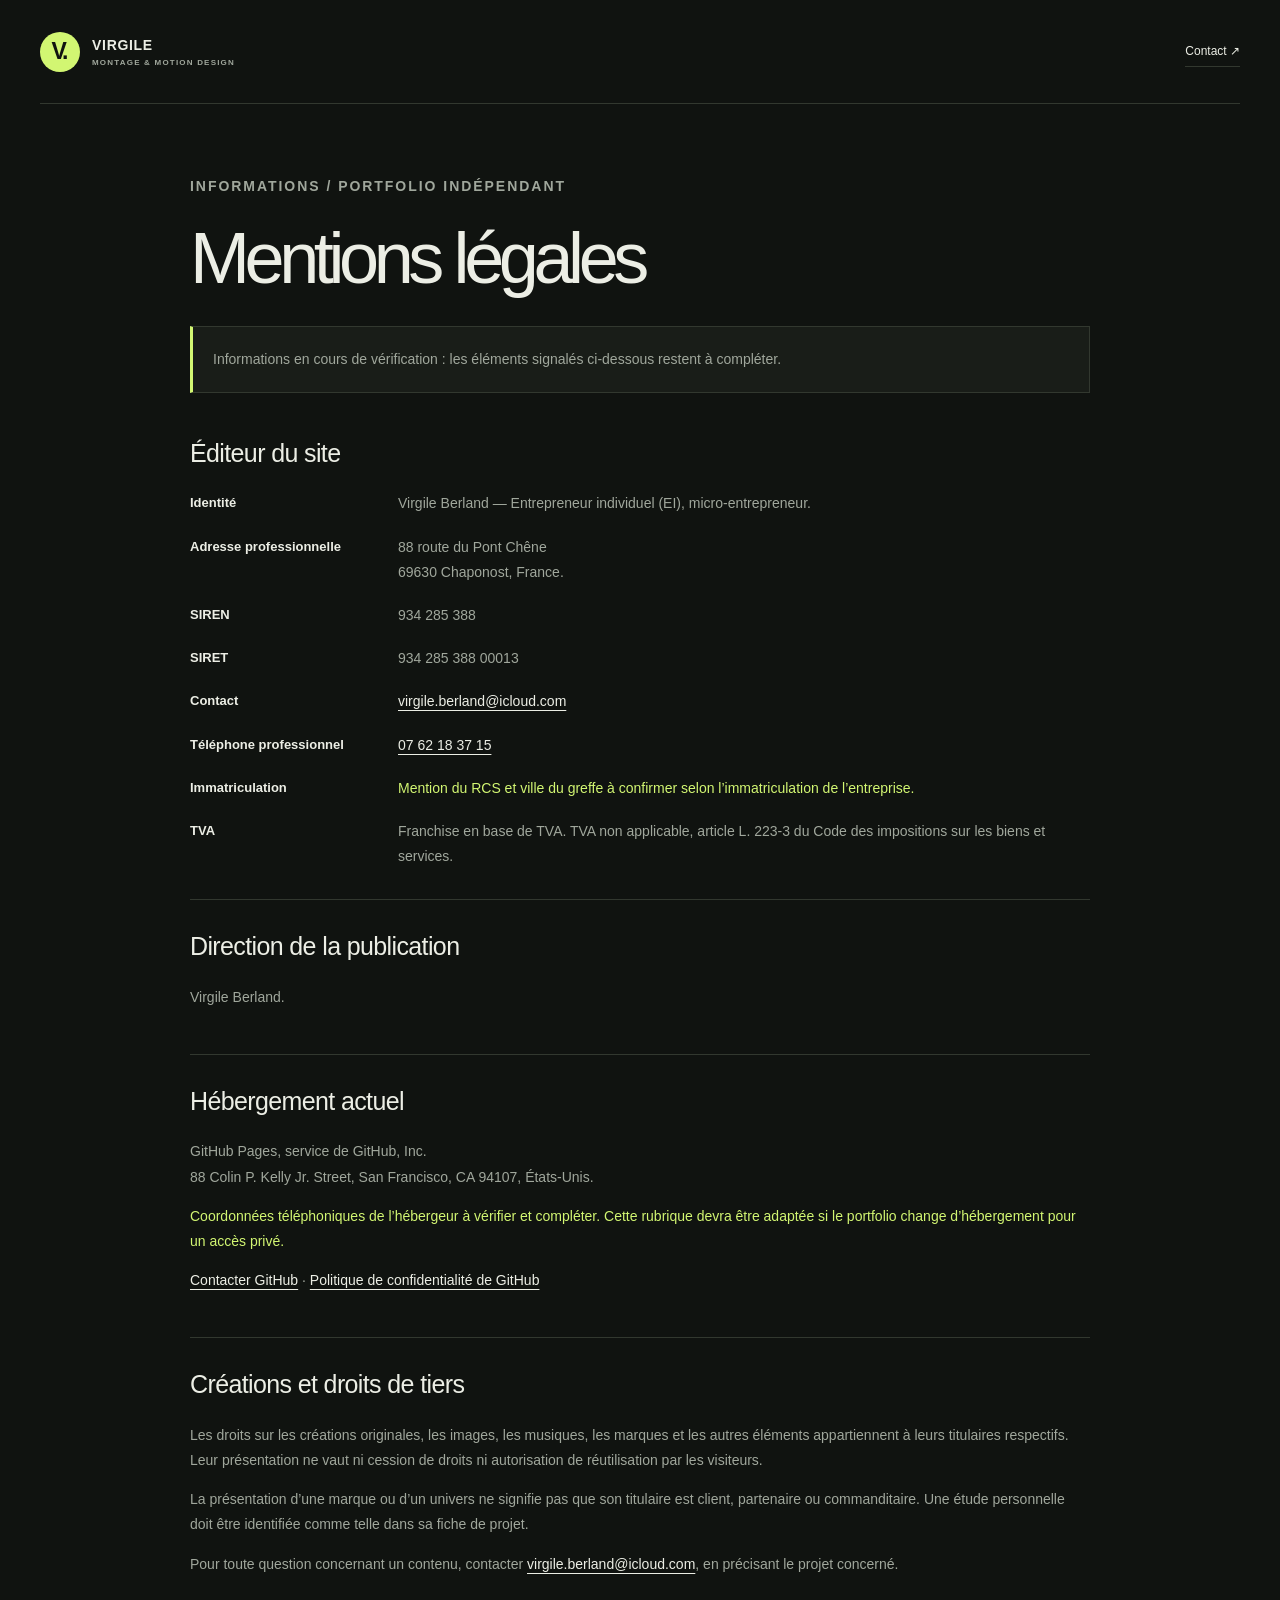
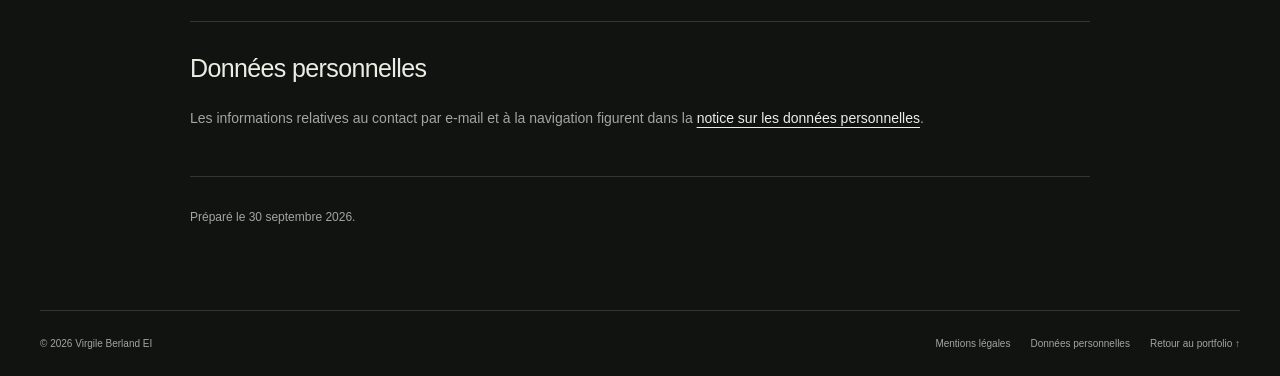
==== mentions-legales.html @ c916ac48 "Publish video portfolio with eight skill examples" ====
<!doctype html>
<html lang="fr"><head><meta charset="utf-8"><meta name="viewport" content="width=device-width,initial-scale=1"><meta name="robots" content="noindex"><title>Mentions légales — Virgile</title><link rel="icon" href="favicon.svg" type="image/svg+xml"><link rel="stylesheet" href="portfolio.css?v=20260930-savoir-faire"><link rel="stylesheet" href="legal.css?v=20260930-savoir-faire"></head>
<body><a class="skip-link" href="#contenu">Aller au contenu</a><header class="topbar wrap"><a class="brand" href="index.html"><span class="brand-mark">V.</span><span>VIRGILE<span class="brand-sub">MONTAGE & MOTION DESIGN</span></span></a><a class="text-link" href="index.html#contact">Contact ↗</a></header>
<main id="contenu" class="legal wrap"><p class="kicker">Informations / Portfolio indépendant</p><h1>Mentions légales</h1><p class="draft">Informations en cours de vérification : les éléments signalés ci-dessous restent à compléter.</p>
<section><h2>Éditeur du site</h2><dl><dt>Identité</dt><dd>Virgile Berland — Entrepreneur individuel (EI), micro-entrepreneur.</dd><dt>Adresse professionnelle</dt><dd>88 route du Pont Chêne<br>69630 Chaponost, France.</dd><dt>SIREN</dt><dd>934 285 388</dd><dt>SIRET</dt><dd>934 285 388 00013</dd><dt>Contact</dt><dd><a href="mailto:virgile.berland@icloud.com">virgile.berland@icloud.com</a></dd><dt>Téléphone professionnel</dt><dd><a href="tel:+33762183715">07 62 18 37 15</a></dd><dt>Immatriculation</dt><dd class="pending">Mention du RCS et ville du greffe à confirmer selon l’immatriculation de l’entreprise.</dd><dt>TVA</dt><dd>Franchise en base de TVA. TVA non applicable, article L. 223-3 du Code des impositions sur les biens et services.</dd></dl></section>
<section><h2>Direction de la publication</h2><p>Virgile Berland.</p></section>
<section><h2>Hébergement actuel</h2><p>GitHub Pages, service de GitHub, Inc.<br>88 Colin P. Kelly Jr. Street, San Francisco, CA 94107, États-Unis.</p><p class="pending">Coordonnées téléphoniques de l’hébergeur à vérifier et compléter. Cette rubrique devra être adaptée si le portfolio change d’hébergement pour un accès privé.</p><p><a href="https://support.github.com/">Contacter GitHub</a> · <a href="https://docs.github.com/en/site-policy/privacy-policies/github-general-privacy-statement">Politique de confidentialité de GitHub</a></p></section>
<section><h2>Créations et droits de tiers</h2><p>Les droits sur les créations originales, les images, les musiques, les marques et les autres éléments appartiennent à leurs titulaires respectifs. Leur présentation ne vaut ni cession de droits ni autorisation de réutilisation par les visiteurs.</p><p>La présentation d’une marque ou d’un univers ne signifie pas que son titulaire est client, partenaire ou commanditaire. Une étude personnelle doit être identifiée comme telle dans sa fiche de projet.</p><p>Pour toute question concernant un contenu, contacter <a href="mailto:virgile.berland@icloud.com">virgile.berland@icloud.com</a>, en précisant le projet concerné.</p></section>
<section><h2>Données personnelles</h2><p>Les informations relatives au contact par e-mail et à la navigation figurent dans la <a href="confidentialite.html">notice sur les données personnelles</a>.</p></section>
<p class="legal-date">Préparé le 30 septembre 2026.</p></main>
<footer class="footer wrap"><span>© 2026 Virgile Berland EI</span><nav aria-label="Informations légales"><a href="mentions-legales.html">Mentions légales</a><a href="confidentialite.html">Données personnelles</a><a href="index.html">Retour au portfolio ↑</a></nav></footer></body></html>
---- portfolio.css ----
:root{--bg:#101310;--panel:#191d18;--paper:#eceee5;--muted:#a0a79c;--line:#32382f;--accent:#d2f672;--font:Arial,Helvetica,sans-serif}*{box-sizing:border-box}html{scroll-behavior:smooth;scroll-padding-top:32px}body{margin:0;background:var(--bg);color:var(--paper);font-family:var(--font);-webkit-font-smoothing:antialiased}a{color:inherit;text-decoration:none}button{font:inherit}button,a,video{touch-action:manipulation}a:focus-visible,button:focus-visible,video:focus-visible{outline:2px solid var(--accent);outline-offset:5px}.wrap{width:min(1240px,calc(100% - 80px));margin-inline:auto}.skip-link{position:fixed;left:20px;top:-100px;padding:14px;background:var(--accent);color:var(--bg);z-index:20}.skip-link:focus{top:12px}.topbar{height:104px;display:flex;align-items:center;justify-content:space-between;border-bottom:1px solid var(--line);gap:25px}.brand{display:flex;gap:12px;align-items:center;font-size:14px;font-weight:700;letter-spacing:.05em}.brand-mark{width:40px;height:40px;display:grid;place-items:center;background:var(--accent);color:var(--bg);border-radius:50%;font-size:23px;letter-spacing:-.12em;padding-right:3px}.brand-sub{display:block;font-size:8px;letter-spacing:.15em;color:var(--muted);margin-top:5px}.topbar nav{display:flex;gap:28px;font-size:12px;color:var(--muted)}.topbar nav a:hover{color:var(--accent)}.top-cta{font-size:12px;border-bottom:1px solid var(--muted);padding-block:6px;white-space:nowrap}.top-cta span{margin-left:12px;color:var(--accent)}.hero{padding-top:66px;display:grid;grid-template-columns:1fr 1fr;gap:50px 64px}.hero-copy{padding:10px 0 20px}.kicker,.eyebrow{font-size:10px;font-weight:600;letter-spacing:.14em;text-transform:uppercase;color:var(--muted);margin:0 0 24px;line-height:1.5}.status-dot{display:inline-block;width:7px;height:7px;border-radius:50%;background:var(--accent);margin-right:8px}h1,h2,h3,p{margin-top:0}h1{font-size:clamp(58px,6.6vw,90px);font-weight:500;line-height:.98;letter-spacing:-.075em;margin-bottom:26px}h1 em,h2 em{font-style:normal;color:var(--accent)}.lede{font-size:15px;line-height:1.7;color:var(--muted);max-width:430px;margin-bottom:31px}.hero-actions{display:flex;gap:23px;align-items:center;flex-wrap:wrap}.button{display:inline-flex;justify-content:center;align-items:center;gap:24px;padding:17px 23px;border-radius:4px;font-size:12px;font-weight:700;transition:background .2s,transform .2s}.button-accent{color:var(--bg);background:var(--accent)}.button-accent:hover{background:#e2ff99;transform:translateY(-2px)}.text-link{font-size:12px;padding-block:8px;border-bottom:1px solid var(--line)}.text-link span{margin-left:14px}.hero-visual{min-height:465px;position:relative;overflow:hidden;display:block;border-radius:5px;background:var(--panel)}.hero-visual img{width:100%;height:100%;object-fit:cover;position:absolute;inset:0;object-position:43% center;transition:transform .7s}.hero-visual:hover img{transform:scale(1.025)}.hero-visual:after{content:'';position:absolute;inset:0;background:linear-gradient(180deg,rgba(0,0,0,.27),transparent 45%,rgba(0,0,0,.84))}.hero-visual-top,.hero-visual-bottom{position:absolute;left:26px;right:26px;z-index:1;display:flex;align-items:center;justify-content:space-between}.hero-visual-top{top:26px;font-size:9px;letter-spacing:.1em}.hero-visual-bottom{bottom:25px}.hero-visual-bottom div>span{font-size:10px;color:#d7ddcf}.hero-visual-bottom strong{display:block;font-size:48px;font-weight:500;letter-spacing:-.05em;margin-top:8px}.circle-arrow{width:48px;height:48px;border:1px solid #bac3ae;border-radius:50%;display:grid;place-items:center;font-size:24px}.hero-strip{grid-column:1/-1;display:flex;justify-content:space-between;border-top:1px solid var(--line);border-bottom:1px solid var(--line);padding:21px 0;font-size:10px;letter-spacing:.10em;color:var(--muted)}.hero-strip span:last-child{letter-spacing:0;color:var(--paper)}.work{padding-top:100px;padding-bottom:92px}.section-head{display:flex;align-items:end;justify-content:space-between;gap:45px;margin-bottom:37px}h2{font-size:clamp(38px,4.25vw,59px);font-weight:500;line-height:1.05;letter-spacing:-.055em;margin:0}.section-head .kicker{margin-bottom:19px}.section-intro{font-size:13px;line-height:1.7;color:var(--muted);max-width:345px;margin-bottom:5px}.filter-row{display:flex;justify-content:space-between;gap:20px;align-items:center;margin-bottom:25px}.filters{display:flex;gap:9px;flex-wrap:wrap}.filters button{border:1px solid var(--line);border-radius:99px;background:transparent;color:var(--muted);font-size:11px;padding:9px 16px;cursor:pointer}.filters button[aria-pressed=true]{background:var(--paper);color:var(--bg);border-color:var(--paper)}.filters button:hover{border-color:var(--paper)}.project-count{font-size:10px;color:var(--muted);white-space:nowrap}.project-grid{display:grid;grid-template-columns:repeat(3,minmax(0,1fr));gap:22px;grid-template-areas:'atlantis atlantis eafc' 'f1 rachel eafc';align-items:stretch}.project-card{background:var(--panel);border:1px solid var(--line);border-radius:5px;overflow:hidden;display:flex;flex-direction:column;scroll-margin-top:30px;min-width:0}.project-card.atlantis{grid-area:atlantis}.project-card.f1{grid-area:f1}.project-card.rachel{grid-area:rachel}.project-card.eafc{grid-area:eafc}.project-card[hidden]{display:none}.media{position:relative;overflow:hidden;background:#050605}.media.landscape{aspect-ratio:16/9}.media video{width:100%;height:100%;object-fit:contain;display:block}.media.portrait{flex:1;min-height:0}.media.portrait video{position:absolute;inset:0}.format-pill{position:absolute;top:14px;left:14px;padding:7px 10px;font-size:8px;letter-spacing:.09em;border:1px solid rgba(255,255,255,.22);border-radius:3px;background:rgba(13,16,12,.78);color:#f3f6eb;pointer-events:none}.card-body{padding:24px;flex-shrink:0}.card-heading{display:flex;align-items:start;justify-content:space-between;gap:12px}.eyebrow{font-size:8px;margin-bottom:10px}.card-body h3{font-size:31px;line-height:1.03;letter-spacing:-.045em;font-weight:500;margin-bottom:16px}.atlantis h3{font-size:36px}.project-number{color:#7b8475;font-size:10px;padding-top:3px}.card-body>p{font-size:12px;color:var(--muted);line-height:1.65;margin-bottom:19px;max-width:540px}.tags{display:flex;flex-wrap:wrap;gap:7px;list-style:none;padding:0;margin:0}.tags li{font-size:8px;padding:6px 8px;border:1px solid #3d4537;border-radius:3px;color:#c5ceb9}.selection-note{font-size:10px;color:#7e8875;line-height:1.6;margin:20px 0 0}.project-grid.is-filtered{grid-template-columns:repeat(2,minmax(0,1fr));grid-template-areas:none}.project-grid.is-filtered .project-card{grid-area:auto}.project-grid.is-filtered .media.portrait{aspect-ratio:16/9;flex:none;min-height:0}.social-section{background:#e9ece3;color:#152011;padding:88px 0 90px}.social-section .kicker,.social-section .eyebrow,.social-section .metric span{color:#64715b}.social-section h2 em{color:#647652}.social-proof{border-left:1px solid #bdc5b6;padding-left:30px;margin-bottom:3px}.social-proof strong{display:block;font-size:54px;font-weight:500;letter-spacing:-.06em;line-height:1.15}.social-proof span{display:block;font-size:11px;line-height:1.55;color:#65715e;margin-top:6px}.short-grid{display:grid;grid-template-columns:repeat(4,minmax(0,1fr));gap:20px}.short-card{min-width:0}.media.social{aspect-ratio:9/16;border-radius:4px}.short-body{display:flex;justify-content:space-between;gap:8px;padding:18px 0 0}.short-body h3{font-size:21px;letter-spacing:-.04em;margin:0;font-weight:500}.short-body .eyebrow{margin-bottom:7px}.metric{text-align:right}.metric strong{display:block;font-size:19px;font-weight:500;letter-spacing:-.03em}.metric span{font-size:9px}.small-arrow{font-size:19px}.services-section{padding-top:96px;padding-bottom:91px}.services{display:grid;grid-template-columns:repeat(3,1fr);gap:35px;margin-top:42px}.services article{border-top:1px solid var(--line);padding-top:24px}.service-number{display:block;color:var(--accent);font-size:11px;margin-bottom:23px}.services h3{font-size:24px;font-weight:500;letter-spacing:-.045em;margin-bottom:14px}.services p{font-size:13px;line-height:1.7;color:var(--muted);max-width:310px}.process{border-top:1px solid var(--line);border-bottom:1px solid var(--line);padding:26px 0;margin-top:37px;display:flex;align-items:center;justify-content:space-between;gap:26px}.process .eyebrow{margin:0;max-width:160px;line-height:1.7}.process ol{list-style:none;padding:0;margin:0;display:flex;gap:40px;font-size:11px}.process li span{font-size:9px;color:var(--accent);margin-right:10px}.contact{border:1px solid var(--line);border-radius:5px;padding:52px 50px;display:flex;align-items:end;justify-content:space-between;gap:40px;margin-bottom:78px;background:linear-gradient(135deg,#1f271b,#141a12)}.contact>div>p:not(.kicker){font-size:13px;line-height:1.7;color:var(--muted);max-width:400px;margin:25px 0}.contact-email{font-size:13px;color:var(--paper);border-bottom:1px solid #748665;padding-bottom:8px;white-space:nowrap}.contact-email span{color:var(--accent);margin-left:20px}.footer{border-top:1px solid var(--line);padding:27px 0;display:flex;align-items:center;justify-content:space-between;gap:20px;color:var(--muted);font-size:10px}video{color-scheme:dark}@media(min-width:1500px){.hero-visual{min-height:485px}}@media(max-width:1050px){.wrap{width:calc(100% - 48px)}.hero{gap:34px}.hero h1{font-size:70px}.hero-visual{min-height:450px}.topbar nav{gap:18px}.card-body{padding:19px}.card-body h3{font-size:27px}.project-grid{gap:15px}.process ol{gap:20px}.contact{padding:38px 32px;display:block}.contact-email{display:inline-block;margin-top:32px}.short-grid{gap:15px}.short-body h3{font-size:18px}}@media(max-width:760px){html{scroll-padding-top:20px}.wrap{width:calc(100% - 36px)}.topbar{height:83px;gap:14px}.topbar nav{display:none}.brand{font-size:12px}.brand-mark{width:33px;height:33px;font-size:20px}.brand-sub{font-size:7px}.top-cta{font-size:10px;max-width:130px;line-height:1.5}.top-cta span{margin-left:5px}.hero{padding-top:38px;grid-template-columns:1fr;gap:26px}.hero-copy{padding:0}.hero h1{font-size:clamp(61px,14.2vw,87px)}.kicker{font-size:9px;margin-bottom:23px}.lede{font-size:14px;margin-bottom:26px;max-width:500px}.hero-actions{gap:20px}.button{padding:16px 19px;font-size:11px;gap:19px}.text-link{font-size:11px}.hero-visual{min-height:340px}.hero-visual img{object-position:center}.hero-visual-top,.hero-visual-bottom{left:22px;right:22px}.hero-visual-bottom strong{font-size:42px}.hero-strip{display:block;padding:20px 0;font-size:8px;line-height:1.7}.hero-strip span{display:block}.hero-strip span+span{margin-top:7px;font-size:10px}.work{padding-top:61px;padding-bottom:57px}.section-head{display:block;margin-bottom:27px}.section-head h2{font-size:38px;line-height:1.1}.section-intro{margin-top:20px;max-width:440px;font-size:12px}.filter-row{align-items:start;gap:10px}.filters{gap:7px}.filters button{font-size:10px;padding:8px 11px}.project-count{padding-top:10px;font-size:9px}.project-grid,.project-grid.is-filtered{grid-template-columns:1fr;grid-template-areas:none;gap:17px}.project-grid .project-card{grid-area:auto}.media.portrait,.project-grid.is-filtered .media.portrait{aspect-ratio:9/16;flex:none;width:100%;max-height:620px}.card-body{padding:22px}.card-body h3{font-size:31px}.card-body h3 br{display:block}.card-body>p{font-size:12px}.format-pill{font-size:8px}.social-section{padding:59px 0}.social-proof{border-left:0;padding-left:0;margin-top:25px;display:flex;align-items:center;gap:18px}.social-proof strong{font-size:45px}.social-proof span{margin:0;font-size:10px}.short-grid{grid-template-columns:repeat(2,minmax(0,1fr));gap:25px 13px}.short-body{display:block;padding-top:14px}.short-body h3{font-size:19px}.short-body .eyebrow{font-size:7px;letter-spacing:.09em}.metric{text-align:left;margin-top:11px}.metric strong{display:inline;font-size:17px}.metric span{margin-left:5px}.small-arrow{display:none}.services-section{padding:60px 0}.services{grid-template-columns:1fr;gap:19px;margin-top:27px}.service-number{margin-bottom:17px}.services p{max-width:100%;font-size:12px}.process{display:block;padding:23px 0;margin-top:28px}.process .eyebrow{max-width:none;margin-bottom:20px}.process ol{flex-direction:column;gap:17px;font-size:12px}.contact{padding:32px 23px;margin-bottom:44px;width:calc(100% - 36px)}.contact h2{font-size:38px}.contact-email{font-size:11px;white-space:normal;margin-top:27px}.contact-email span{margin-left:9px}.footer{align-items:start;flex-wrap:wrap;font-size:9px;padding:22px 0;gap:14px}.footer>span:nth-child(2){width:100%;order:3}}@media(prefers-reduced-motion:reduce){html{scroll-behavior:auto}*,*:before,*:after{transition:none!important;animation:none!important}}


.sr-only{position:absolute;width:1px;height:1px;padding:0;margin:-1px;overflow:hidden;clip:rect(0,0,0,0);white-space:nowrap;border:0}
.hero{padding-top:46px;gap:30px 46px;grid-template-columns:1.05fr 1fr;align-items:center}.hero-copy{padding:0}.hero .kicker{font-size:9px;letter-spacing:.1em}.hero h1{font-size:clamp(43px,4.7vw,66px);line-height:1.02;letter-spacing:-.06em;font-weight:600;margin-bottom:25px;white-space:nowrap}.hero-statement{font-size:23px;line-height:1.25;letter-spacing:-.035em;margin-bottom:20px;color:var(--paper)}.hero .lede{font-size:13px;line-height:1.75;max-width:350px;margin-bottom:28px}.hero-strip{width:100%;padding:18px 0;font-size:9px}.hero-mosaic{display:grid;grid-template-columns:1fr 1fr;gap:12px;position:relative;min-width:0}.preview-panel{position:relative;border-radius:5px;overflow:hidden;background:#090b09;border:1px solid var(--line);display:block;aspect-ratio:16/9;isolation:isolate}.preview-main{grid-column:1/-1}.preview-panel video,.preview-panel img{display:block;width:100%;height:100%;object-fit:cover;transition:transform .5s}.preview-panel:after{content:'';position:absolute;inset:40% 0 0;background:linear-gradient(transparent,rgba(0,0,0,.8));pointer-events:none;z-index:1}.preview-label{position:absolute;bottom:15px;left:18px;right:18px;z-index:2;display:flex;justify-content:space-between;align-items:center;font-size:17px;letter-spacing:-.02em;font-weight:600}.preview-main .preview-label{font-size:22px}.preview-caption{position:absolute;left:18px;top:17px;font-size:8px;letter-spacing:.11em;z-index:2;color:#e0e6d8;background:rgba(0,0,0,.45);padding:7px 8px;border-radius:3px}.preview-toggle{position:absolute;top:17px;right:17px;z-index:3;color:var(--paper);background:rgba(0,0,0,.65);border:1px solid #65715e;border-radius:99px;padding:8px 10px;cursor:pointer;font-size:9px}.preview-toggle[hidden]{display:none}.preview-toggle span{margin-left:7px;color:var(--accent)}.preview-panel:hover img{transform:scale(1.035)}.preview-panel:hover .preview-label{color:var(--accent)}
.work{padding-top:68px;padding-bottom:72px}.work .section-head{margin-bottom:30px}.work h2{font-size:clamp(38px,4vw,55px)}.work .section-intro{max-width:305px}.project-grid{gap:18px}.card-body{padding:21px 24px}.card-body h3,.atlantis h3{font-size:35px;letter-spacing:-.055em;font-weight:500;margin-bottom:12px}.card-body>p{font-size:12px;line-height:1.65;max-width:520px;margin-bottom:16px}.card-body .eyebrow{font-size:8px;letter-spacing:.1em;margin-bottom:12px}.project-card{transition:border-color .25s}.project-card:hover{border-color:#677356}.format-pill{font-size:8px}.project-grid.is-filtered .media.portrait{aspect-ratio:9/16;max-height:540px}.selection-note{max-width:760px;margin-top:18px;font-size:9px;line-height:1.7}.services-section{padding:78px 0 70px}.social-section{padding-block:75px}.contact-details{display:flex;flex-direction:column;align-items:flex-start;gap:20px;align-self:end}.contact-phone{font-size:17px;color:var(--muted);padding-bottom:8px;border-bottom:1px solid var(--line)}.contact-phone span{margin-left:22px;color:var(--accent)}
@media(max-width:1050px) and (min-width:761px){.hero{gap:28px;grid-template-columns:1fr 1fr}.hero h1{font-size:43px}.hero-statement{font-size:20px}.preview-label{font-size:14px}.preview-caption{font-size:7px;left:12px;top:12px}.preview-toggle{top:12px;right:12px;font-size:8px}.card-body{padding:19px}.card-body h3{font-size:30px}.hero .lede{font-size:12px}}
@media(max-width:760px){.hero{padding-top:31px;grid-template-columns:1fr;gap:26px}.hero h1{font-size:clamp(39px,10.4vw,72px);letter-spacing:-.06em;margin-bottom:18px}.hero-statement{font-size:20px;line-height:1.3;margin-bottom:15px}.hero-statement br{display:none}.hero-statement br:after{content:' '}.hero .lede{font-size:12px;max-width:420px;margin-bottom:23px}.hero .kicker{font-size:8px;margin-bottom:20px}.hero-mosaic{gap:10px}.preview-main .preview-label{font-size:20px}.preview-label{left:13px;right:13px;bottom:13px;font-size:15px}.preview-caption{top:13px;left:13px;font-size:7px}.preview-toggle{top:13px;right:13px;font-size:8px}.hero-strip{font-size:8px;line-height:1.8;padding:16px 0}.hero-strip span+span{font-size:9px;margin-top:5px}.work{padding-top:48px;padding-bottom:45px}.work h2{font-size:38px}.work .section-intro{max-width:400px;margin-top:17px}.filter-row{display:block}.project-count{display:block;padding-top:13px}.filters button{font-size:10px;padding:8px 11px}.card-body h3,.atlantis h3{font-size:32px}.project-grid{gap:16px}.media.portrait,.project-grid.is-filtered .media.portrait{aspect-ratio:9/16;max-height:none}.card-body{padding:21px}.social-section{padding-block:52px}.services-section{padding:55px 0}.contact-details{width:100%}.contact-email{overflow-wrap:anywhere}.selection-note{font-size:9px}}
@media(prefers-reduced-motion:reduce){.preview-panel video{display:none}}

.preview-main .preview-fallback{position:absolute;inset:0;z-index:-1}.preview-main video{position:relative;z-index:0}

@media(max-width:760px){.hero-statement br{display:initial}}
---- legal.css ----
.legal{max-width:900px;padding-block:70px}.legal h1{font-size:clamp(40px,6vw,72px);margin-bottom:32px;overflow-wrap:anywhere}.legal section{padding:30px 0;border-bottom:1px solid var(--line)}.legal h2{font-size:25px;letter-spacing:-.025em;line-height:1.3;margin-bottom:22px}.legal p,.legal dd{font-size:14px;line-height:1.8;color:var(--muted)}.legal a{color:var(--paper);text-decoration:underline;text-underline-offset:4px;overflow-wrap:anywhere}.legal dl{margin:0;display:grid;grid-template-columns:180px 1fr;gap:18px 28px}.legal dt{font-size:13px;font-weight:bold;line-height:1.8}.legal dd{margin:0}.legal .pending{color:var(--accent)}.draft{border:1px solid var(--line);border-left:3px solid var(--accent);padding:20px;background:var(--panel)}.legal-date{margin-top:30px;font-size:12px!important}.footer nav{display:flex;gap:20px;flex-wrap:wrap}.footer{gap:20px;flex-wrap:wrap}.contact .contact-privacy{font-size:11px;color:var(--muted);line-height:1.7;margin-top:18px}.contact-privacy a{text-decoration:underline;text-underline-offset:3px}@media(max-width:600px){.legal{padding-block:42px}.legal dl{grid-template-columns:1fr;gap:6px}.legal dd{margin-bottom:17px}.footer nav{gap:16px}.legal h2{font-size:23px}}
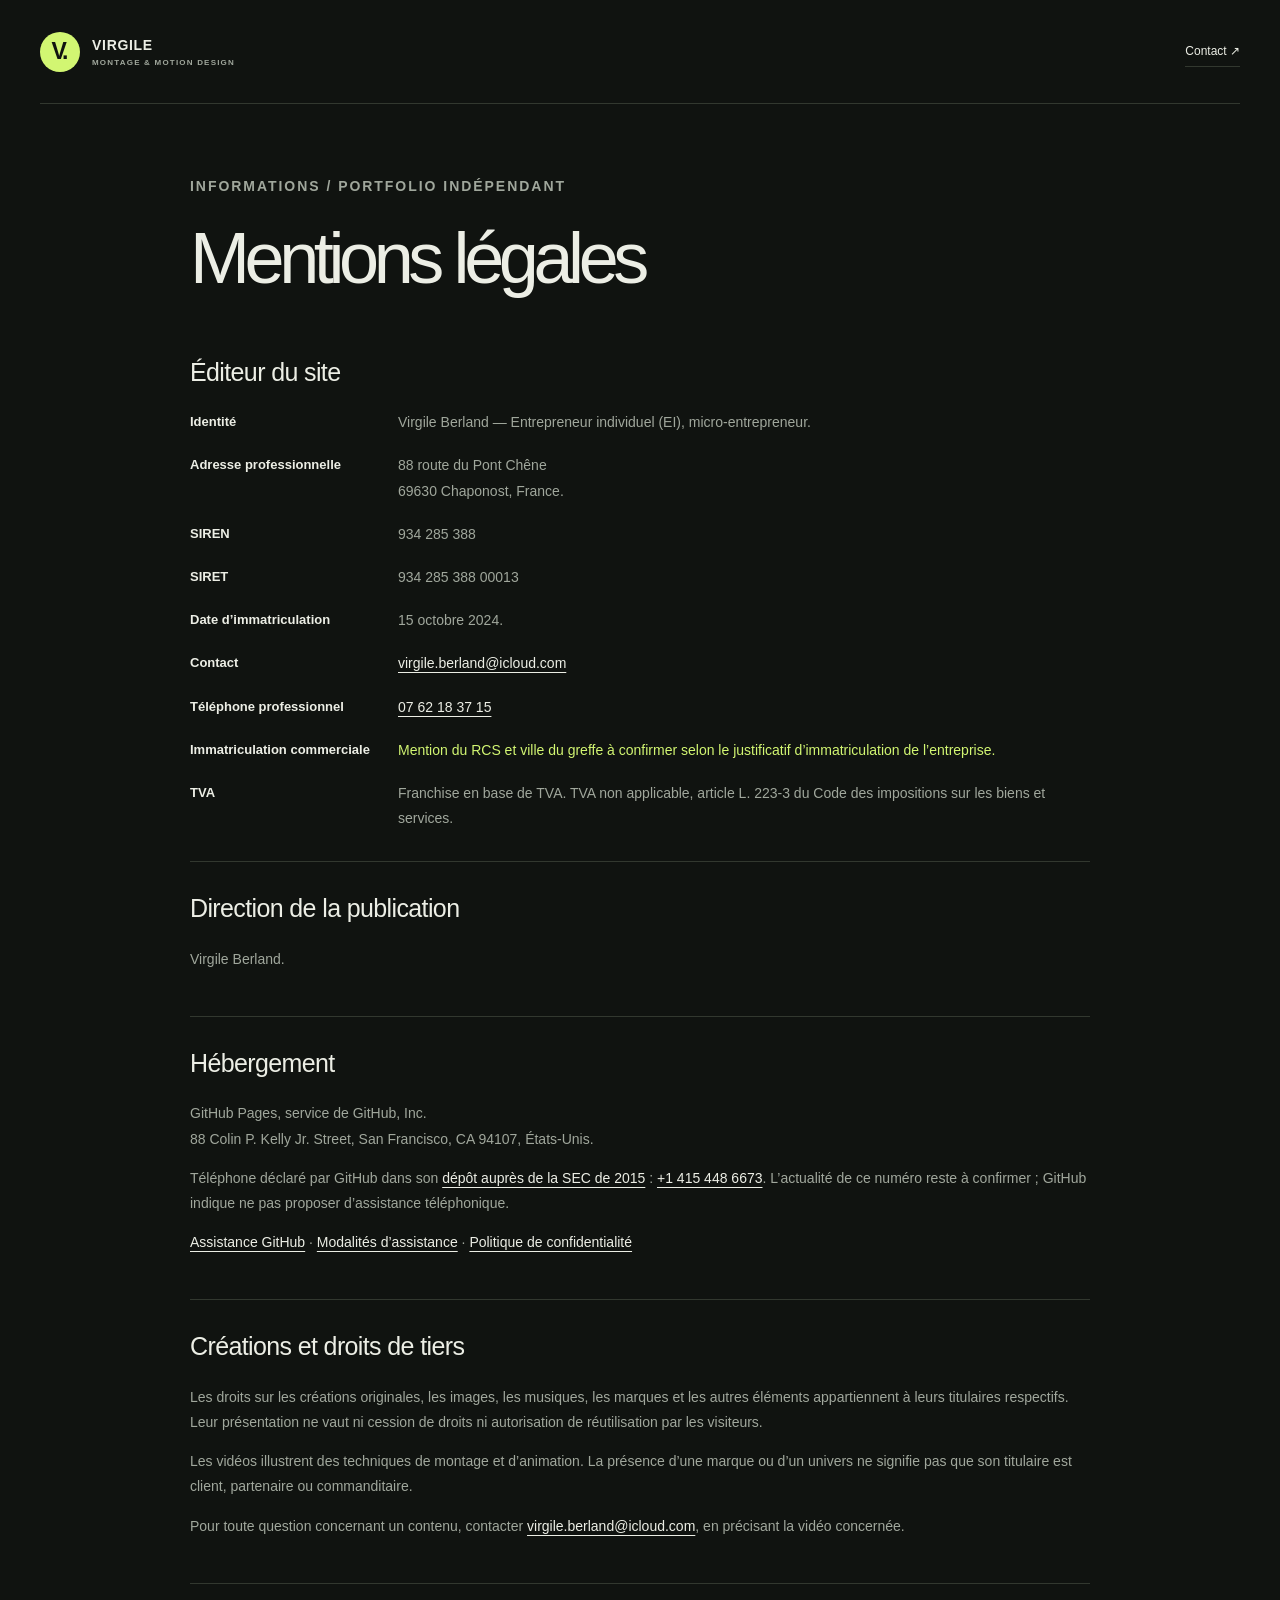
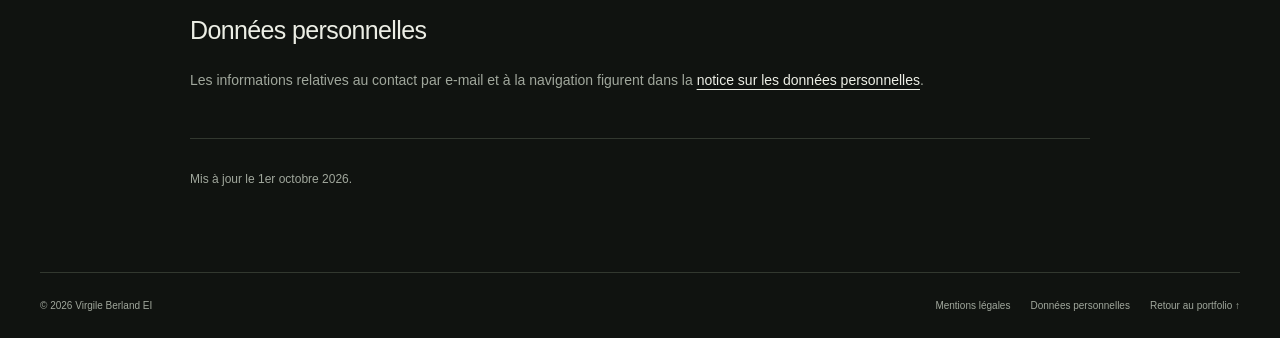
==== commit ea03b9ad: "Update professional legal information and hosting contacts" ====
--- a/mentions-legales.html
+++ b/mentions-legales.html
@@ -1,11 +1,11 @@
 <!doctype html>
 <html lang="fr"><head><meta charset="utf-8"><meta name="viewport" content="width=device-width,initial-scale=1"><meta name="robots" content="noindex"><title>Mentions légales — Virgile</title><link rel="icon" href="favicon.svg" type="image/svg+xml"><link rel="stylesheet" href="portfolio.css?v=20260930-savoir-faire"><link rel="stylesheet" href="legal.css?v=20260930-savoir-faire"></head>
 <body><a class="skip-link" href="#contenu">Aller au contenu</a><header class="topbar wrap"><a class="brand" href="index.html"><span class="brand-mark">V.</span><span>VIRGILE<span class="brand-sub">MONTAGE & MOTION DESIGN</span></span></a><a class="text-link" href="index.html#contact">Contact ↗</a></header>
-<main id="contenu" class="legal wrap"><p class="kicker">Informations / Portfolio indépendant</p><h1>Mentions légales</h1><p class="draft">Informations en cours de vérification : les éléments signalés ci-dessous restent à compléter.</p>
-<section><h2>Éditeur du site</h2><dl><dt>Identité</dt><dd>Virgile Berland — Entrepreneur individuel (EI), micro-entrepreneur.</dd><dt>Adresse professionnelle</dt><dd>88 route du Pont Chêne<br>69630 Chaponost, France.</dd><dt>SIREN</dt><dd>934 285 388</dd><dt>SIRET</dt><dd>934 285 388 00013</dd><dt>Contact</dt><dd><a href="mailto:virgile.berland@icloud.com">virgile.berland@icloud.com</a></dd><dt>Téléphone professionnel</dt><dd><a href="tel:+33762183715">07 62 18 37 15</a></dd><dt>Immatriculation</dt><dd class="pending">Mention du RCS et ville du greffe à confirmer selon l’immatriculation de l’entreprise.</dd><dt>TVA</dt><dd>Franchise en base de TVA. TVA non applicable, article L. 223-3 du Code des impositions sur les biens et services.</dd></dl></section>
+<main id="contenu" class="legal wrap"><p class="kicker">Informations / Portfolio indépendant</p><h1>Mentions légales</h1>
+<section><h2>Éditeur du site</h2><dl><dt>Identité</dt><dd>Virgile Berland — Entrepreneur individuel (EI), micro-entrepreneur.</dd><dt>Adresse professionnelle</dt><dd>88 route du Pont Chêne<br>69630 Chaponost, France.</dd><dt>SIREN</dt><dd>934 285 388</dd><dt>SIRET</dt><dd>934 285 388 00013</dd><dt>Date d’immatriculation</dt><dd>15 octobre 2024.</dd><dt>Contact</dt><dd><a href="mailto:virgile.berland@icloud.com">virgile.berland@icloud.com</a></dd><dt>Téléphone professionnel</dt><dd><a href="tel:+33762183715">07 62 18 37 15</a></dd><dt>Immatriculation commerciale</dt><dd class="pending">Mention du RCS et ville du greffe à confirmer selon le justificatif d’immatriculation de l’entreprise.</dd><dt>TVA</dt><dd>Franchise en base de TVA. TVA non applicable, article L. 223-3 du Code des impositions sur les biens et services.</dd></dl></section>
 <section><h2>Direction de la publication</h2><p>Virgile Berland.</p></section>
-<section><h2>Hébergement actuel</h2><p>GitHub Pages, service de GitHub, Inc.<br>88 Colin P. Kelly Jr. Street, San Francisco, CA 94107, États-Unis.</p><p class="pending">Coordonnées téléphoniques de l’hébergeur à vérifier et compléter. Cette rubrique devra être adaptée si le portfolio change d’hébergement pour un accès privé.</p><p><a href="https://support.github.com/">Contacter GitHub</a> · <a href="https://docs.github.com/en/site-policy/privacy-policies/github-general-privacy-statement">Politique de confidentialité de GitHub</a></p></section>
-<section><h2>Créations et droits de tiers</h2><p>Les droits sur les créations originales, les images, les musiques, les marques et les autres éléments appartiennent à leurs titulaires respectifs. Leur présentation ne vaut ni cession de droits ni autorisation de réutilisation par les visiteurs.</p><p>La présentation d’une marque ou d’un univers ne signifie pas que son titulaire est client, partenaire ou commanditaire. Une étude personnelle doit être identifiée comme telle dans sa fiche de projet.</p><p>Pour toute question concernant un contenu, contacter <a href="mailto:virgile.berland@icloud.com">virgile.berland@icloud.com</a>, en précisant le projet concerné.</p></section>
+<section><h2>Hébergement</h2><p>GitHub Pages, service de GitHub, Inc.<br>88 Colin P. Kelly Jr. Street, San Francisco, CA 94107, États-Unis.</p><p>Téléphone déclaré par GitHub dans son <a href="https://www.sec.gov/Archives/edgar/data/1555920/000155592015000001/xslFormDX01/primary_doc.xml">dépôt auprès de la SEC de 2015</a> : <a href="tel:+14154486673">+1 415 448 6673</a>. L’actualité de ce numéro reste à confirmer ; GitHub indique ne pas proposer d’assistance téléphonique.</p><p><a href="https://support.github.com/">Assistance GitHub</a> · <a href="https://docs.github.com/en/site-policy/github-terms/github-terms-of-service#3-no-phone-support">Modalités d’assistance</a> · <a href="https://docs.github.com/en/site-policy/privacy-policies/github-general-privacy-statement">Politique de confidentialité</a></p></section>
+<section><h2>Créations et droits de tiers</h2><p>Les droits sur les créations originales, les images, les musiques, les marques et les autres éléments appartiennent à leurs titulaires respectifs. Leur présentation ne vaut ni cession de droits ni autorisation de réutilisation par les visiteurs.</p><p>Les vidéos illustrent des techniques de montage et d’animation. La présence d’une marque ou d’un univers ne signifie pas que son titulaire est client, partenaire ou commanditaire.</p><p>Pour toute question concernant un contenu, contacter <a href="mailto:virgile.berland@icloud.com">virgile.berland@icloud.com</a>, en précisant la vidéo concernée.</p></section>
 <section><h2>Données personnelles</h2><p>Les informations relatives au contact par e-mail et à la navigation figurent dans la <a href="confidentialite.html">notice sur les données personnelles</a>.</p></section>
-<p class="legal-date">Préparé le 30 septembre 2026.</p></main>
-<footer class="footer wrap"><span>© 2026 Virgile Berland EI</span><nav aria-label="Informations légales"><a href="mentions-legales.html">Mentions légales</a><a href="confidentialite.html">Données personnelles</a><a href="index.html">Retour au portfolio ↑</a></nav></footer></body></html>+<p class="legal-date">Mis à jour le 1er octobre 2026.</p></main>
+<footer class="footer wrap"><span>© 2026 Virgile Berland EI</span><nav aria-label="Informations légales"><a href="mentions-legales.html">Mentions légales</a><a href="confidentialite.html">Données personnelles</a><a href="index.html">Retour au portfolio ↑</a></nav></footer></body></html>
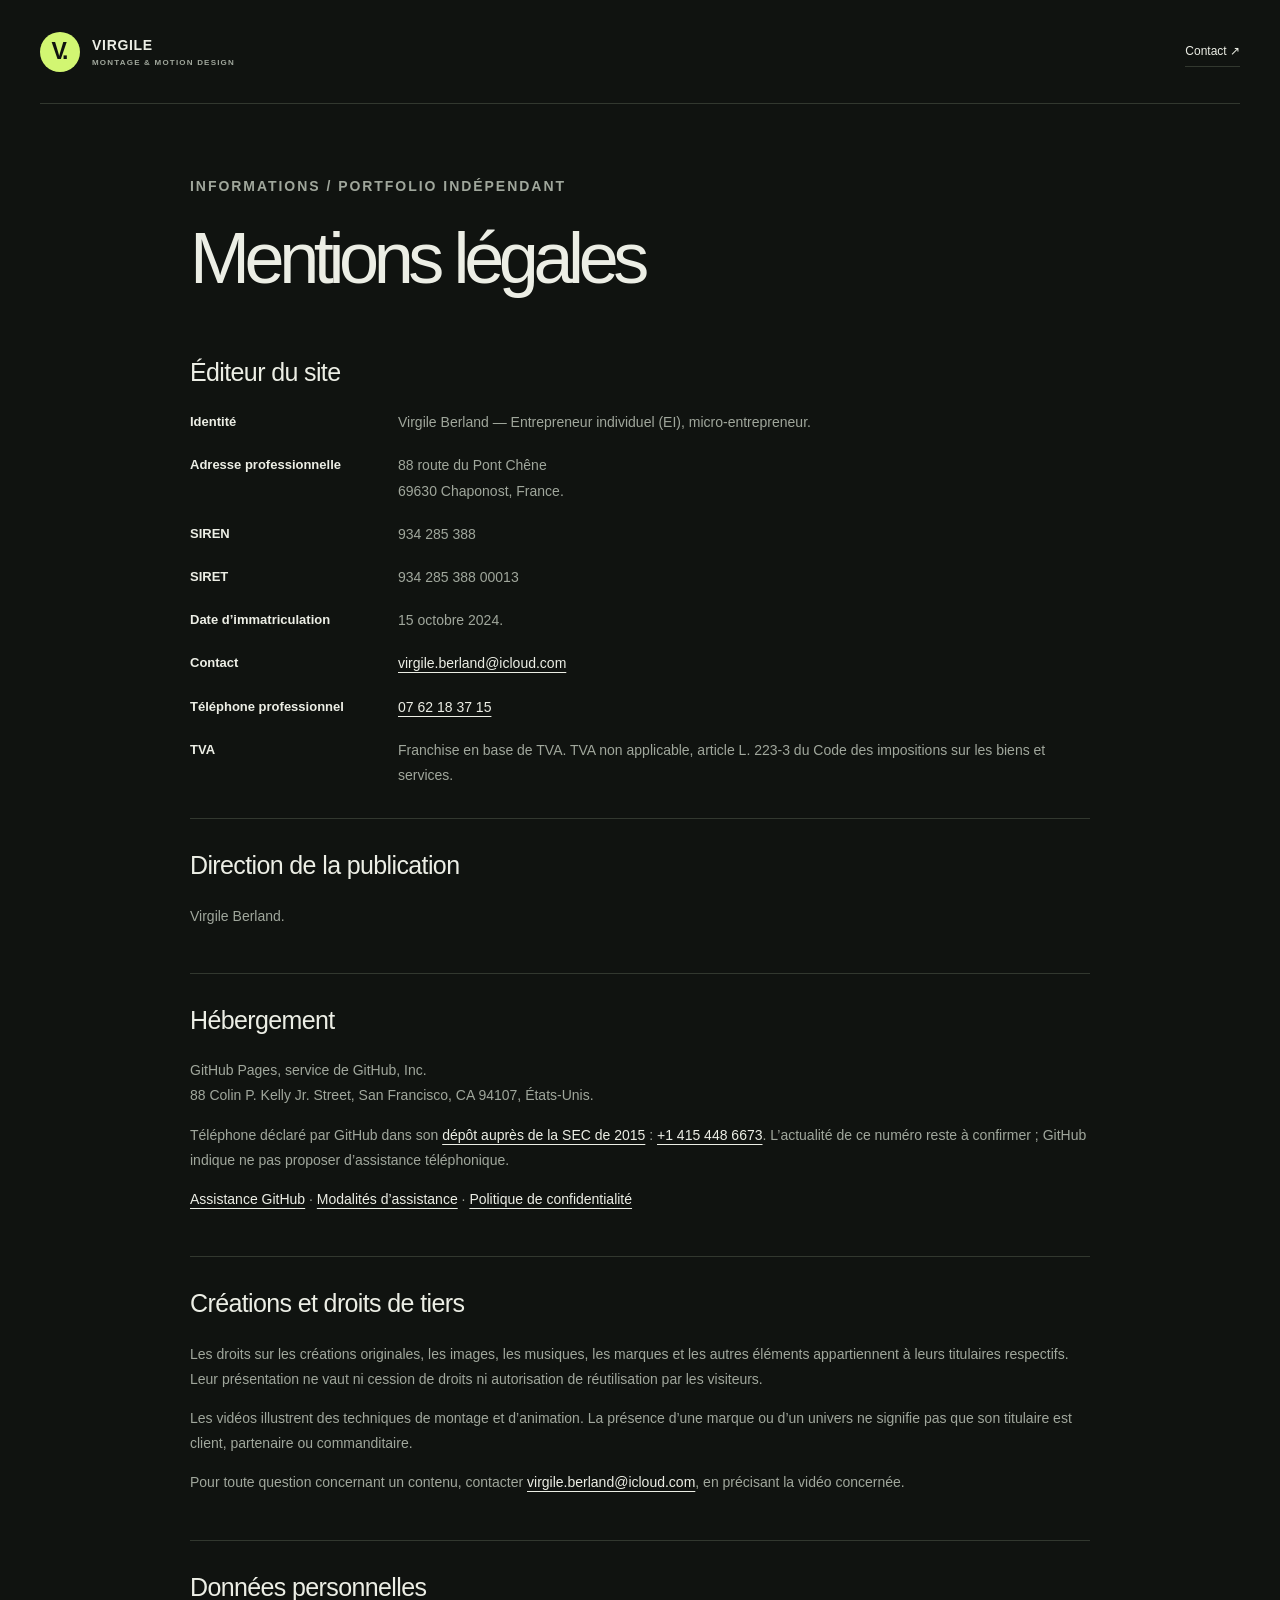
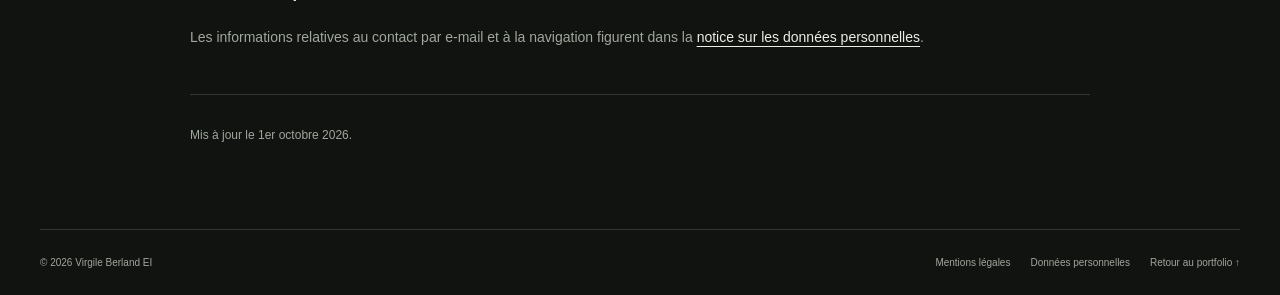
==== commit be45d295: "Remove unconfirmed commercial registration placeholder" ====
--- a/mentions-legales.html
+++ b/mentions-legales.html
@@ -2,7 +2,7 @@
 <html lang="fr"><head><meta charset="utf-8"><meta name="viewport" content="width=device-width,initial-scale=1"><meta name="robots" content="noindex"><title>Mentions légales — Virgile</title><link rel="icon" href="favicon.svg" type="image/svg+xml"><link rel="stylesheet" href="portfolio.css?v=20260930-savoir-faire"><link rel="stylesheet" href="legal.css?v=20260930-savoir-faire"></head>
 <body><a class="skip-link" href="#contenu">Aller au contenu</a><header class="topbar wrap"><a class="brand" href="index.html"><span class="brand-mark">V.</span><span>VIRGILE<span class="brand-sub">MONTAGE & MOTION DESIGN</span></span></a><a class="text-link" href="index.html#contact">Contact ↗</a></header>
 <main id="contenu" class="legal wrap"><p class="kicker">Informations / Portfolio indépendant</p><h1>Mentions légales</h1>
-<section><h2>Éditeur du site</h2><dl><dt>Identité</dt><dd>Virgile Berland — Entrepreneur individuel (EI), micro-entrepreneur.</dd><dt>Adresse professionnelle</dt><dd>88 route du Pont Chêne<br>69630 Chaponost, France.</dd><dt>SIREN</dt><dd>934 285 388</dd><dt>SIRET</dt><dd>934 285 388 00013</dd><dt>Date d’immatriculation</dt><dd>15 octobre 2024.</dd><dt>Contact</dt><dd><a href="mailto:virgile.berland@icloud.com">virgile.berland@icloud.com</a></dd><dt>Téléphone professionnel</dt><dd><a href="tel:+33762183715">07 62 18 37 15</a></dd><dt>Immatriculation commerciale</dt><dd class="pending">Mention du RCS et ville du greffe à confirmer selon le justificatif d’immatriculation de l’entreprise.</dd><dt>TVA</dt><dd>Franchise en base de TVA. TVA non applicable, article L. 223-3 du Code des impositions sur les biens et services.</dd></dl></section>
+<section><h2>Éditeur du site</h2><dl><dt>Identité</dt><dd>Virgile Berland — Entrepreneur individuel (EI), micro-entrepreneur.</dd><dt>Adresse professionnelle</dt><dd>88 route du Pont Chêne<br>69630 Chaponost, France.</dd><dt>SIREN</dt><dd>934 285 388</dd><dt>SIRET</dt><dd>934 285 388 00013</dd><dt>Date d’immatriculation</dt><dd>15 octobre 2024.</dd><dt>Contact</dt><dd><a href="mailto:virgile.berland@icloud.com">virgile.berland@icloud.com</a></dd><dt>Téléphone professionnel</dt><dd><a href="tel:+33762183715">07 62 18 37 15</a></dd><dt>TVA</dt><dd>Franchise en base de TVA. TVA non applicable, article L. 223-3 du Code des impositions sur les biens et services.</dd></dl></section>
 <section><h2>Direction de la publication</h2><p>Virgile Berland.</p></section>
 <section><h2>Hébergement</h2><p>GitHub Pages, service de GitHub, Inc.<br>88 Colin P. Kelly Jr. Street, San Francisco, CA 94107, États-Unis.</p><p>Téléphone déclaré par GitHub dans son <a href="https://www.sec.gov/Archives/edgar/data/1555920/000155592015000001/xslFormDX01/primary_doc.xml">dépôt auprès de la SEC de 2015</a> : <a href="tel:+14154486673">+1 415 448 6673</a>. L’actualité de ce numéro reste à confirmer ; GitHub indique ne pas proposer d’assistance téléphonique.</p><p><a href="https://support.github.com/">Assistance GitHub</a> · <a href="https://docs.github.com/en/site-policy/github-terms/github-terms-of-service#3-no-phone-support">Modalités d’assistance</a> · <a href="https://docs.github.com/en/site-policy/privacy-policies/github-general-privacy-statement">Politique de confidentialité</a></p></section>
 <section><h2>Créations et droits de tiers</h2><p>Les droits sur les créations originales, les images, les musiques, les marques et les autres éléments appartiennent à leurs titulaires respectifs. Leur présentation ne vaut ni cession de droits ni autorisation de réutilisation par les visiteurs.</p><p>Les vidéos illustrent des techniques de montage et d’animation. La présence d’une marque ou d’un univers ne signifie pas que son titulaire est client, partenaire ou commanditaire.</p><p>Pour toute question concernant un contenu, contacter <a href="mailto:virgile.berland@icloud.com">virgile.berland@icloud.com</a>, en précisant la vidéo concernée.</p></section>
